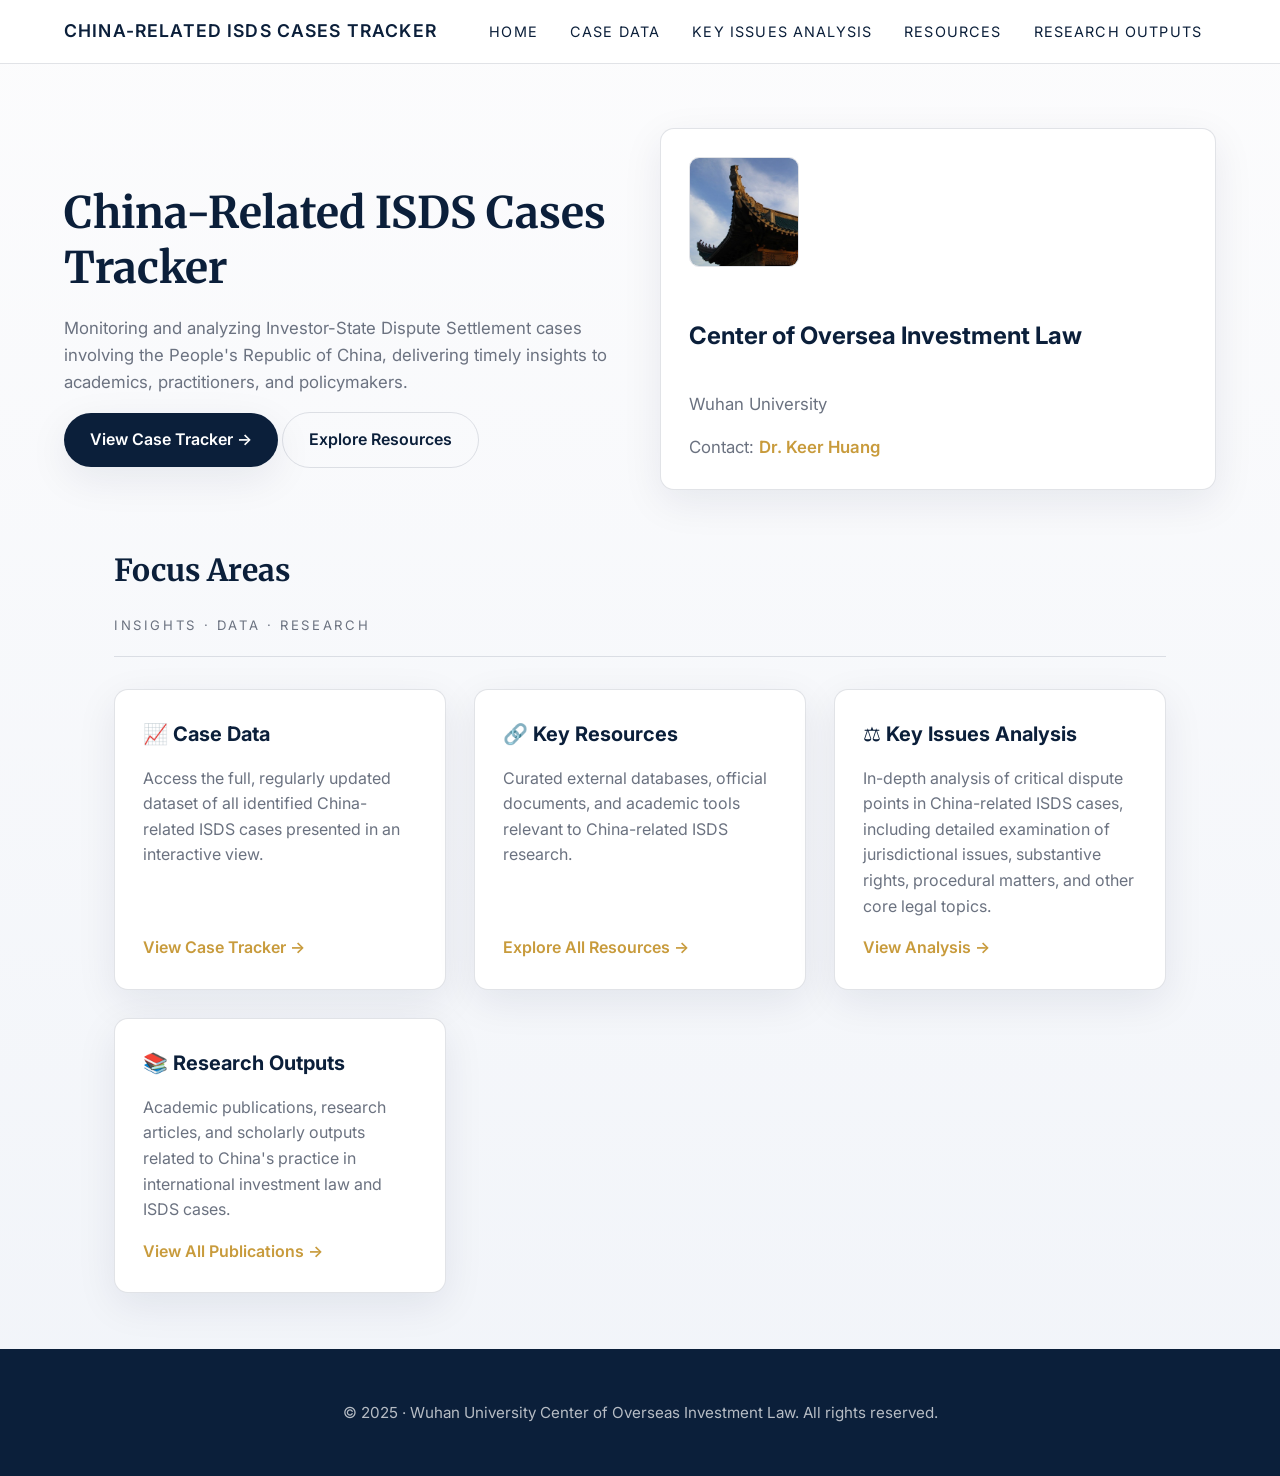
==== index.html @ c743cbcf "Initial commit: China-Related ISDS Cases Tracker website" ====
<!DOCTYPE html>
<html lang="en">
<head>
  <meta charset="UTF-8" />
  <meta name="viewport" content="width=device-width, initial-scale=1.0" />
  <title>China-Related ISDS Cases Tracker | HOME</title>
  <link rel="stylesheet" href="styles.css" />
</head>
<body>
  <header>
    <div class="nav">
      <h1>China-Related ISDS Cases Tracker</h1>
      <nav>
        <a href="#about">Home</a>
        <a href="case_data.html">Case Data</a>
        <a href="dispute_analysis.html">Key Issues Analysis</a>
        <a href="resources.html">Resources</a>
        <a href="research_outputs.html">Research Outputs</a>
      </nav>
    </div>
  </header>

  <main>
    <section class="hero" id="about">
      <div>
        <h1>China-Related ISDS Cases Tracker</h1>
        <p>Monitoring and analyzing Investor-State Dispute Settlement cases involving the People's Republic of China, delivering timely insights to academics, practitioners, and policymakers.</p>
        <div class="hero-cta">
          <a class="primary-btn" href="case_data.html">View Case Tracker →</a>
          <a class="secondary-btn" href="resources.html">Explore Resources</a>
        </div>
      </div>
      <aside class="card profile">
        <img src="images/avatar.jpg" alt="Profile Picture" class="profile-pic" />
        <h2>Center of Oversea Investment Law</h2>
        <p class="affiliation">Wuhan University</p>
        <p>Contact: <a href="https://keerh1997.github.io/" target="_blank">Dr. Keer Huang</a></p>
      </aside>
    </section>

    <section class="section">
      <div class="section-heading">
        <h2>Focus Areas</h2>
        <span>INSIGHTS · DATA · RESEARCH</span>
      </div>
      <div class="card-grid">
        <article class="card">
          <h3>📈 Case Data</h3>
          <p>Access the full, regularly updated dataset of all identified China-related ISDS cases presented in an interactive view.</p>
          <a href="case_data.html">View Case Tracker →</a>
        </article>

        <article class="card">
          <h3>🔗 Key Resources</h3>
          <p>Curated external databases, official documents, and academic tools relevant to China-related ISDS research.</p>
          <a href="resources.html">Explore All Resources →</a>
        </article>

        <article class="card">
          <h3>⚖️ Key Issues Analysis</h3>
          <p>In-depth analysis of critical dispute points in China-related ISDS cases, including detailed examination of jurisdictional issues, substantive rights, procedural matters, and other core legal topics.</p>
          <a href="dispute_analysis.html">View Analysis →</a>
        </article>

        <article class="card">
          <h3>📚 Research Outputs</h3>
          <p>Academic publications, research articles, and scholarly outputs related to China's practice in international investment law and ISDS cases.</p>
          <a href="research_outputs.html">View All Publications →</a>
        </article>
      </div>
    </section>
  </main>

  <footer>
    <p>&copy; 2025 ·  Wuhan University Center of Overseas Investment Law. All rights reserved.</p>
  </footer>
</body>
</html>
---- styles.css ----
/* style.css */
@import url("https://fonts.googleapis.com/css2?family=Inter:wght@400;500;600&family=Merriweather:wght@400;700&display=swap");

:root {
  --ink: #0b1f3a;
  --ink-soft: #1e2e4d;
  --graphite: #f4f5f7;
  --paper: #ffffff;
  --accent: #c89b3c;
  --accent-dark: #9c7428;
  --muted: #6b7280;
  --line: rgba(11, 31, 58, 0.12);
  --radius: 14px;
  --shadow: 0 12px 40px rgba(11, 31, 58, 0.08);
}

*,
*::before,
*::after {
  box-sizing: border-box;
}

body {
  margin: 0;
  font-family: "Inter", "Source Han Sans", system-ui, -apple-system, BlinkMacSystemFont, sans-serif;
  color: var(--ink);
  background: linear-gradient(180deg, #fcfcfd 0%, #f1f4f9 100%);
  line-height: 1.6;
}

a {
  color: inherit;
  text-decoration: none;
}

img {
  max-width: 100%;
  display: block;
}

header {
  background: var(--paper);
  border-bottom: 1px solid var(--line);
  position: sticky;
  top: 0;
  z-index: 10;
}

.nav {
  max-width: 1200px;
  margin: 0 auto;
  padding: 12px 24px;
  display: flex;
  align-items: center;
  justify-content: space-between;
  text-transform: uppercase;
  font-size: 0.9rem;
  letter-spacing: 0.08em;
}

.nav h1 {
  font-size: 1.1rem;
  font-weight: 600;
  margin: 0;
}

.nav nav {
  display: flex;
  flex-wrap: nowrap;
  gap: 4px;
  white-space: nowrap;
}

.nav a {
  padding: 8px 14px;
  border-radius: 999px;
  transition: background 0.2s ease, color 0.2s ease;
}

.nav a:hover,
.nav a:focus-visible {
  background: var(--ink);
  color: var(--paper);
}

.hero {
  max-width: 1200px;
  margin: 64px auto 48px;
  padding: 0 24px;
  display: grid;
  grid-template-columns: repeat(auto-fit, minmax(320px, 1fr));
  gap: 40px;
  align-items: center;
}

.hero h1 {
  font-family: "Merriweather", "Songti SC", serif;
  font-size: clamp(2.4rem, 3.4vw, 3.5rem);
  line-height: 1.25;
  margin-bottom: 20px;
  color: var(--ink);
}

.hero p {
  font-size: 1.05rem;
  color: var(--muted);
}

.badge {
  display: inline-flex;
  align-items: center;
  gap: 10px;
  padding: 10px 16px;
  border-radius: var(--radius);
  border: 1px solid var(--line);
  background: rgba(255, 255, 255, 0.7);
  backdrop-filter: blur(6px);
  font-size: 0.95rem;
  margin-bottom: 18px;
}

.primary-btn,
.secondary-btn {
  display: inline-flex;
  align-items: center;
  gap: 10px;
  padding: 14px 26px;
  border-radius: 999px;
  font-weight: 600;
  border: none;
  cursor: pointer;
  transition: transform 0.2s ease, box-shadow 0.2s ease, background 0.2s ease;
}

.primary-btn {
  background: var(--ink);
  color: var(--paper);
  box-shadow: var(--shadow);
}

.primary-btn:hover,
.primary-btn:focus-visible {
  transform: translateY(-2px);
  background: var(--ink-soft);
}

.secondary-btn {
  background: transparent;
  color: var(--ink);
  border: 1px solid var(--line);
}

.secondary-btn:hover,
.secondary-btn:focus-visible {
  border-color: var(--ink);
}

.section {
  max-width: 1100px;
  margin: 56px auto;
  padding: 0 24px;
}

.section-heading {
  display: flex;
  align-items: center;
  justify-content: space-between;
  margin-bottom: 32px;
  border-bottom: 1px solid var(--line);
  padding-bottom: 20px;
}

.section-heading h2 {
  font-family: "Merriweather", serif;
  font-size: 1.9rem;
  margin: 0;
}

.section-heading span {
  text-transform: uppercase;
  font-size: 0.82rem;
  letter-spacing: 0.2em;
  color: var(--muted);
}

.card-grid {
  display: grid;
  grid-template-columns: repeat(auto-fit, minmax(280px, 1fr));
  gap: 28px;
}

.card {
  background: var(--paper);
  border-radius: var(--radius);
  padding: 28px;
  border: 1px solid var(--line);
  box-shadow: var(--shadow);
  min-height: 220px;
  display: flex;
  flex-direction: column;
  gap: 16px;
}

.card h3 {
  margin: 0;
  font-size: 1.25rem;
}

.card p {
  margin: 0;
  color: var(--muted);
}

.card a {
  margin-top: auto;
  color: var(--accent);
  font-weight: 600;
  display: inline-flex;
  align-items: center;
  gap: 6px;
}

.card a:hover {
  color: var(--accent-dark);
}

.cta-strip {
  max-width: 1000px;
  margin: 72px auto;
  padding: 36px;
  border-radius: var(--radius);
  background: #111b2f;
  color: var(--paper);
  display: flex;
  flex-wrap: wrap;
  gap: 20px;
  align-items: center;
  justify-content: space-between;
}

.cta-strip p {
  margin: 0;
  opacity: 0.85;
}

.cta-strip .primary-btn {
  background: var(--accent);
  color: var(--ink);
  box-shadow: none;
}

footer {
  background: var(--ink);
  color: rgba(255, 255, 255, 0.7);
  padding: 36px 24px;
  text-align: center;
  font-size: 0.95rem;
}

.profile {
  font-family: "Inter", "Source Han Sans", system-ui, sans-serif;
  text-align: left;
}

.profile h2,
.profile p,
.profile a {
  font-family: inherit;
}

.profile-pic {
  width: 110px;   /* 更小，如需再缩小可调 90–100 */
  height: 110px;
  border-radius: 10px;
  object-fit: cover;
  border: 1px solid var(--line);
  margin: 0 0 14px;
}


  .section-heading {
    flex-direction: column;
    align-items: flex-start;
    gap: 20px;
  }
  
  .section-heading .tabs {
    width: 100%;
    flex-wrap: wrap;
  }
  
  .section-heading .tab-button {
    flex: 1;
    min-width: 140px;
  }

  .cta-strip {
    flex-direction: column;
    text-align: center;
  }
}

.iframe-shell {
  padding: 0;
  overflow: hidden;
}

.iframe-shell iframe {
  display: block;
  border: none;
  border-radius: var(--radius);
}

.tabs {
  display: flex;
  gap: 8px;
  align-items: center;
}

.tab-button {
  padding: 10px 20px;
  background: transparent;
  border: none;
  border-radius: var(--radius);
  cursor: pointer;
  font-size: 0.9rem;
  font-weight: 500;
  transition: all 0.2s ease;
  font-family: inherit;
  text-transform: uppercase;
  letter-spacing: 0.05em;
}

.tab-blue {
  color: var(--ink);
  background: rgba(11, 31, 58, 0.1);
}

.tab-blue:hover {
  background: rgba(11, 31, 58, 0.2);
  color: var(--ink);
}

.tab-blue.active {
  background: var(--ink);
  color: white;
  font-weight: 600;
}

.tab-gray {
  color: var(--ink);
  background: rgba(11, 31, 58, 0.1);
}

.tab-gray:hover {
  background: rgba(11, 31, 58, 0.2);
  color: var(--ink);
}

.tab-gray.active {
  background: var(--ink);
  color: white;
  font-weight: 600;
}

.tab-content {
  display: none;
}

.tab-content.active {
  display: block;
}

.tab-content .section-heading h3 {
  font-family: "Merriweather", serif;
  font-size: 1.6rem;
  margin: 0 0 8px 0;
}

/* Data Container with Sidebar */
.data-container {
  display: flex;
  gap: 32px;
  margin-top: 32px;
}

.sidebar {
  flex: 0 0 220px;
  min-width: 220px;
}

.sidebar-nav {
  display: flex;
  flex-direction: column;
  gap: 8px;
  position: sticky;
  top: 100px;
}

.sidebar-btn {
  display: flex;
  align-items: center;
  gap: 12px;
  padding: 14px 20px;
  background: var(--paper);
  border: 1px solid var(--line);
  border-radius: var(--radius);
  cursor: pointer;
  font-size: 0.95rem;
  font-weight: 500;
  color: var(--ink);
  transition: all 0.2s ease;
  text-align: left;
  font-family: inherit;
  width: 100%;
}

.sidebar-btn:hover {
  background: rgba(11, 31, 58, 0.04);
  border-color: var(--ink);
}

.sidebar-btn.active {
  background: var(--ink);
  color: white;
  border-color: var(--ink);
}

.sidebar-btn span {
  font-size: 1.2rem;
}

.main-content {
  flex: 1;
  min-width: 0;
}

.content-section {
  scroll-margin-top: 120px;
}

.content-section .card {
  margin-bottom: 32px;
}

.content-section .card h4 {
  font-family: "Merriweather", serif;
  font-size: 1.3rem;
  margin: 0 0 20px 0;
  color: var(--ink);
}

.content-section .card canvas {
  max-height: 400px;
}

/* Table Styles */
.table-controls {
  display: flex;
  gap: 12px;
  margin-bottom: 20px;
  flex-wrap: wrap;
}

.search-input {
  flex: 1;
  min-width: 200px;
  padding: 10px 16px;
  border: 1px solid var(--line);
  border-radius: var(--radius);
  font-size: 0.95rem;
  font-family: inherit;
}

.search-input:focus {
  outline: none;
  border-color: var(--ink);
}

.filter-select {
  padding: 10px 16px;
  border: 1px solid var(--line);
  border-radius: var(--radius);
  font-size: 0.95rem;
  font-family: inherit;
  background: var(--paper);
  cursor: pointer;
}

.filter-select:focus {
  outline: none;
  border-color: var(--ink);
}

.table-wrapper {
  overflow-x: hidden;
  max-height: 70vh;
  overflow-y: auto;
  width: 100%;
}

.data-table {
  width: 100%;
  border-collapse: collapse;
  font-size: 0.8rem;
  table-layout: fixed;
}

.data-table thead {
  position: sticky;
  top: 0;
  background: var(--ink);
  color: white;
  z-index: 10;
}

.data-table th {
  padding: 10px 12px;
  text-align: left;
  font-weight: 600;
  text-transform: uppercase;
  font-size: 0.7rem;
  letter-spacing: 0.05em;
  white-space: normal;
  word-wrap: break-word;
  overflow: hidden;
  text-overflow: ellipsis;
}

.data-table th:nth-child(1) { width: 7%; }  /* No */
.data-table th:nth-child(2) { width: 25%; } /* Case Name */
.data-table th:nth-child(3) { width: 8%; }  /* Year of Initiation */
.data-table th:nth-child(4) { width: 20%; } /* Instruments Invoked */
.data-table th:nth-child(5) { width: 12%; } /* Arbitration Rule */
.data-table th:nth-child(6) { width: 15%; } /* Subject of Dispute */
.data-table th:nth-child(7) { width: 13%; } /* Status */

.data-table td {
  padding: 10px 12px;
  border-bottom: 1px solid var(--line);
  vertical-align: top;
  word-wrap: break-word;
  overflow: hidden;
  text-overflow: ellipsis;
  line-height: 1.3;
}

.data-table td:nth-child(1) { width: 7%; }  /* No */
.data-table td:nth-child(2) { width: 25%; } /* Case Name */
.data-table td:nth-child(3) { width: 8%; }  /* Year of Initiation */
.data-table td:nth-child(4) { width: 20%; } /* Instruments Invoked */
.data-table td:nth-child(5) { width: 12%; } /* Arbitration Rule */
.data-table td:nth-child(6) { width: 15%; } /* Subject of Dispute */
.data-table td:nth-child(7) { width: 13%; } /* Status */

.data-table tbody tr:hover {
  background: rgba(11, 31, 58, 0.04);
}

.data-table a {
  color: var(--accent);
  text-decoration: none;
  word-break: break-all;
}

.data-table a:hover {
  text-decoration: underline;
}

/* Loading indicator */
.loading-indicator {
  text-align: center;
  padding: 40px;
  color: var(--muted);
}

.loading-indicator p {
  margin: 0;
  font-size: 1rem;
}

/* Table info */
.table-info {
  margin-left: auto;
  color: var(--muted);
  font-size: 0.9rem;
  display: flex;
  align-items: center;
}

.table-controls {
  display: flex;
  gap: 12px;
  margin-bottom: 20px;
  flex-wrap: wrap;
  align-items: center;
}

/* Pagination */
.pagination {
  margin-top: 24px;
  padding-top: 20px;
  border-top: 1px solid var(--line);
}

.pagination-controls {
  display: flex;
  gap: 8px;
  justify-content: center;
  align-items: center;
  flex-wrap: wrap;
}

.pagination-controls button {
  padding: 8px 16px;
  border: 1px solid var(--line);
  border-radius: var(--radius);
  background: var(--paper);
  color: var(--ink);
  cursor: pointer;
  font-size: 0.9rem;
  font-family: inherit;
  transition: all 0.2s ease;
  min-width: 40px;
}

.pagination-controls button:hover:not(:disabled) {
  background: var(--ink);
  color: white;
  border-color: var(--ink);
}

.pagination-controls button:disabled {
  opacity: 0.5;
  cursor: not-allowed;
}

.pagination-controls button.active {
  background: var(--ink);
  color: white;
  border-color: var(--ink);
  font-weight: 600;
}

.pagination-controls span {
  padding: 0 8px;
  color: var(--muted);
}

@media (max-width: 768px) {
  .data-container {
    flex-direction: column;
    gap: 24px;
  }

  .sidebar {
    flex: 1;
    min-width: auto;
  }

  .sidebar-nav {
    flex-direction: row;
    position: relative;
    top: 0;
    overflow-x: auto;
  }

  .sidebar-btn {
    white-space: nowrap;
    min-width: 150px;
  }

  .table-wrapper {
    max-height: 60vh;
  }
}

/* Case Details Modal */
.case-details-modal {
  display: none;
  position: fixed;
  z-index: 1000;
  left: 0;
  top: 0;
  width: 100%;
  height: 100%;
  overflow: auto;
  background-color: rgba(11, 31, 58, 0.7);
  backdrop-filter: blur(4px);
}

.case-details-content {
  background-color: var(--paper);
  margin: 5% auto;
  padding: 32px;
  border-radius: var(--radius);
  width: 90%;
  max-width: 900px;
  max-height: 80vh;
  overflow-y: auto;
  box-shadow: 0 20px 60px rgba(11, 31, 58, 0.3);
  position: relative;
}

.case-details-close {
  color: var(--muted);
  float: right;
  font-size: 32px;
  font-weight: 300;
  line-height: 1;
  cursor: pointer;
  transition: color 0.2s ease;
  position: absolute;
  right: 24px;
  top: 24px;
}

.case-details-close:hover,
.case-details-close:focus {
  color: var(--ink);
}

.case-details-content h3 {
  margin: 0 0 24px 0;
  color: var(--ink);
  font-size: 1.5rem;
  padding-right: 40px;
}

.case-details-table {
  width: 100%;
  border-collapse: collapse;
  margin-top: 16px;
}

.case-details-table th {
  background: var(--graphite);
  padding: 12px 16px;
  text-align: left;
  font-weight: 600;
  color: var(--ink);
  width: 200px;
  vertical-align: top;
  border-bottom: 1px solid var(--line);
}

.case-details-table td {
  padding: 12px 16px;
  border-bottom: 1px solid var(--line);
  color: var(--ink-soft);
  word-wrap: break-word;
}

.case-details-table tr:last-child th,
.case-details-table tr:last-child td {
  border-bottom: none;
}

.case-details-table a {
  color: var(--accent);
  text-decoration: none;
}

.case-details-table a:hover {
  text-decoration: underline;
}

.case-name-link {
  color: var(--ink);
  text-decoration: none;
  font-weight: 500;
  cursor: pointer;
  transition: color 0.2s ease;
}

.case-name-link:hover {
  color: var(--accent);
  text-decoration: underline;
}
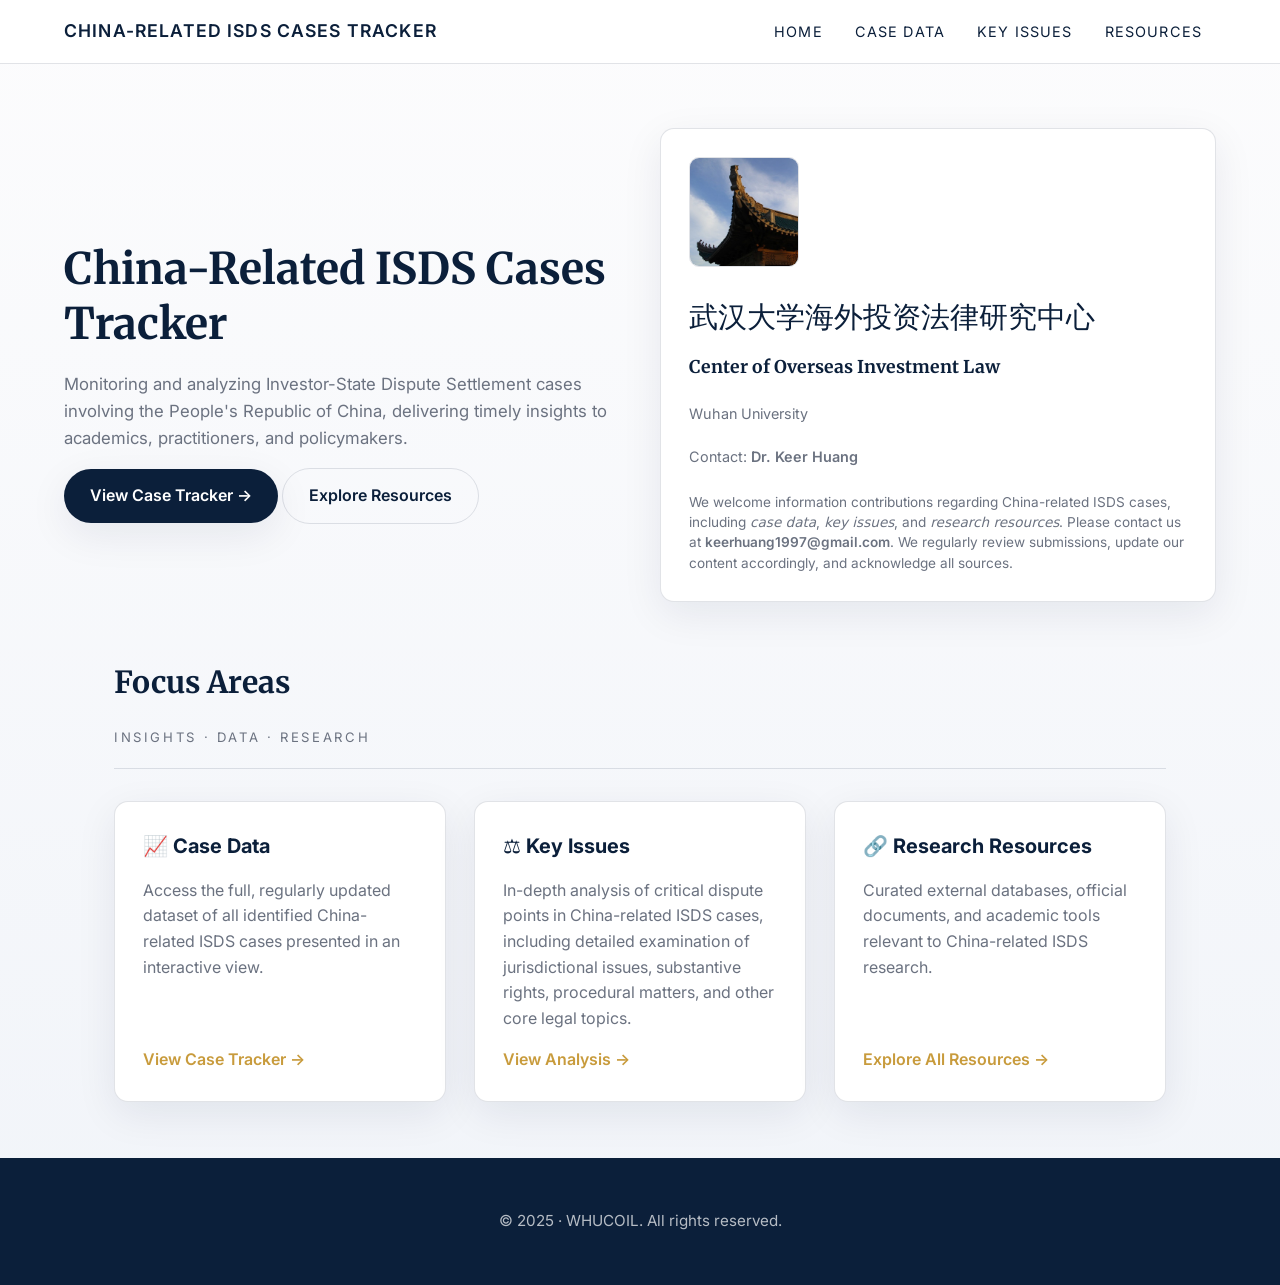
==== commit e754ca5e: "Refactor website content and structure: updated navigation links to "Key Issues," modified case data" ====
--- a/index.html
+++ b/index.html
@@ -13,9 +13,8 @@
       <nav>
         <a href="#about">Home</a>
         <a href="case_data.html">Case Data</a>
-        <a href="dispute_analysis.html">Key Issues Analysis</a>
+        <a href="dispute_analysis.html">Key Issues</a>
         <a href="resources.html">Resources</a>
-        <a href="research_outputs.html">Research Outputs</a>
       </nav>
     </div>
   </header>
@@ -32,9 +31,11 @@
       </div>
       <aside class="card profile">
         <img src="images/avatar.jpg" alt="Profile Picture" class="profile-pic" />
-        <h2>Center of Oversea Investment Law</h2>
+        <p class="chinese-name"><a href="https://coil.whu.edu.cn/" target="_blank">武汉大学海外投资法律研究中心</a></p>
+        <h2>Center of Overseas Investment Law</h2>
         <p class="affiliation">Wuhan University</p>
-        <p>Contact: <a href="https://keerh1997.github.io/" target="_blank">Dr. Keer Huang</a></p>
+        <p class="contact">Contact: <a href="https://keerh1997.github.io/" target="_blank">Dr. Keer Huang</a></p>
+        <p class="info-sharing">We welcome information contributions regarding China-related ISDS cases, including <em>case data</em>, <em>key issues</em>, and <em>research resources</em>. Please contact us at <a href="mailto:keerhuang1997@gmail.com">keerhuang1997@gmail.com</a>. We regularly review submissions, update our content accordingly, and acknowledge all sources.</p>
       </aside>
     </section>
 
@@ -51,28 +52,23 @@
         </article>
 
         <article class="card">
-          <h3>🔗 Key Resources</h3>
-          <p>Curated external databases, official documents, and academic tools relevant to China-related ISDS research.</p>
-          <a href="resources.html">Explore All Resources →</a>
-        </article>
-
-        <article class="card">
-          <h3>⚖️ Key Issues Analysis</h3>
+          <h3>⚖️ Key Issues</h3>
           <p>In-depth analysis of critical dispute points in China-related ISDS cases, including detailed examination of jurisdictional issues, substantive rights, procedural matters, and other core legal topics.</p>
           <a href="dispute_analysis.html">View Analysis →</a>
         </article>
 
         <article class="card">
-          <h3>📚 Research Outputs</h3>
-          <p>Academic publications, research articles, and scholarly outputs related to China's practice in international investment law and ISDS cases.</p>
-          <a href="research_outputs.html">View All Publications →</a>
+          <h3>🔗 Research Resources</h3>
+          <p>Curated external databases, official documents, and academic tools relevant to China-related ISDS research.</p>
+          <a href="resources.html">Explore All Resources →</a>
         </article>
+
       </div>
     </section>
   </main>
 
   <footer>
-    <p>&copy; 2025 ·  Wuhan University Center of Overseas Investment Law. All rights reserved.</p>
+    <p>&copy; 2025 · WHUCOIL. All rights reserved.</p>
   </footer>
 </body>
 </html>
--- a/styles.css
+++ b/styles.css
@@ -268,6 +268,49 @@
   font-family: inherit;
 }
 
+.profile .chinese-name {
+  font-family: "STXingkai", "Xingkai SC", "KaiTi", "楷体", serif;
+  font-size: 1.8rem;
+  color: var(--ink);
+  font-weight: 400;
+  margin-bottom: 0px;
+  line-height: 1.4;
+}
+
+.profile .chinese-name a {
+  color: inherit;
+  text-decoration: none;
+  font-weight: 400;
+}
+
+.profile .chinese-name a:hover {
+  text-decoration: underline;
+}
+
+.profile h2 {
+  font-family: "Merriweather", "Times New Roman", "Times", serif;
+  font-size: 1.1rem;
+  margin-top: 0px;
+  margin-bottom: 4px;
+}
+
+.profile .affiliation {
+  font-size: 0.9rem;
+  margin-top: 0px;
+  margin-bottom: 4px;
+}
+
+.profile .contact {
+  color: var(--muted);
+  font-size: 0.9rem;
+  margin-top: 0px;
+  margin-bottom: 8px;
+}
+
+.profile .contact a {
+  color: var(--muted);
+}
+
 .profile-pic {
   width: 110px;   /* 更小，如需再缩小可调 90–100 */
   height: 110px;
@@ -275,6 +318,17 @@
   object-fit: cover;
   border: 1px solid var(--line);
   margin: 0 0 14px;
+}
+
+.profile .info-sharing {
+  font-size: 0.85rem;
+  color: var(--muted);
+  margin-top: 0px;
+  line-height: 1.5;
+}
+
+.profile .info-sharing a {
+  color: var(--muted);
 }
 
 
@@ -777,3 +831,74 @@
   color: var(--accent);
   text-decoration: underline;
 }
+
+/* Issues List (Horizontal Layout) */
+.issues-list {
+  display: flex;
+  flex-direction: column;
+  gap: 24px;
+  margin-top: 32px;
+}
+
+.issue-item {
+  display: flex;
+  gap: 24px;
+  background: var(--paper);
+  border-radius: var(--radius);
+  padding: 32px;
+  border: 1px solid var(--line);
+  box-shadow: var(--shadow);
+  transition: all 0.3s ease;
+  align-items: flex-start;
+}
+
+.issue-item:hover {
+  box-shadow: 0 16px 48px rgba(11, 31, 58, 0.12);
+  transform: translateY(-2px);
+}
+
+.issue-number {
+  flex-shrink: 0;
+  width: 48px;
+  height: 48px;
+  background: var(--ink);
+  color: white;
+  border-radius: 50%;
+  display: flex;
+  align-items: center;
+  justify-content: center;
+  font-size: 1.5rem;
+  font-weight: 700;
+  font-family: "Merriweather", serif;
+}
+
+.issue-content {
+  flex: 1;
+}
+
+.issue-content h3 {
+  margin: 0 0 12px 0;
+  color: var(--ink);
+  font-size: 1.3rem;
+  font-weight: 600;
+  line-height: 1.4;
+}
+
+.issue-content p {
+  margin: 0;
+  color: var(--ink-soft);
+  line-height: 1.6;
+}
+
+@media (max-width: 768px) {
+  .issue-item {
+    flex-direction: column;
+    gap: 16px;
+  }
+  
+  .issue-number {
+    width: 40px;
+    height: 40px;
+    font-size: 1.2rem;
+  }
+}
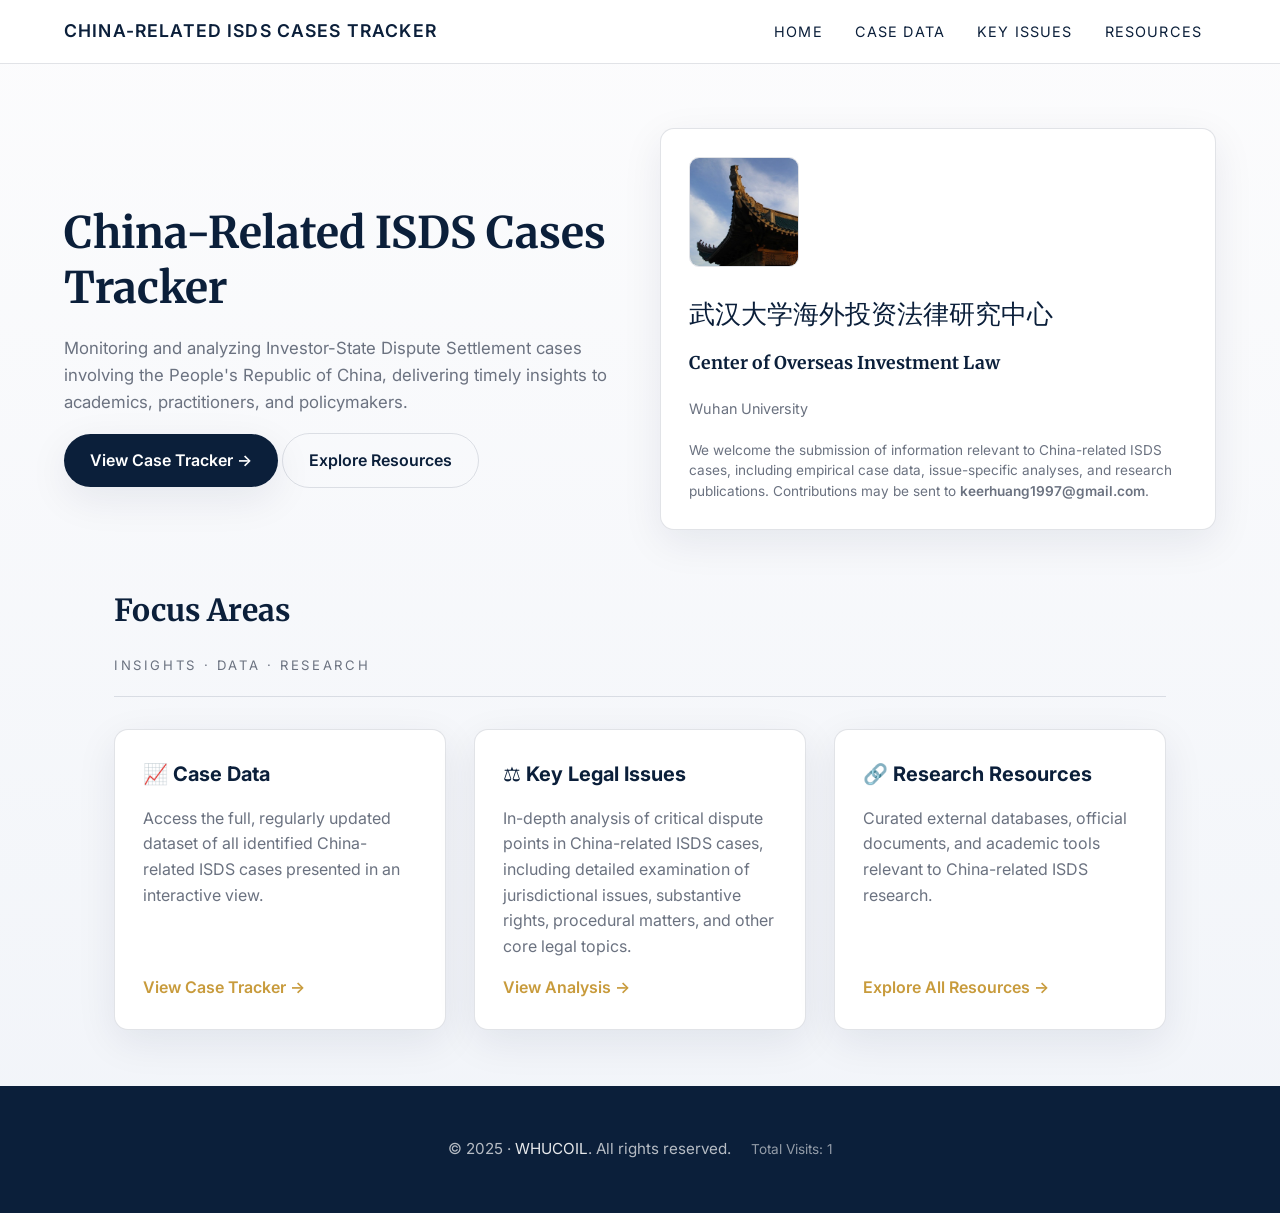
==== commit 8cf847b7: "Update latest version" ====
--- a/index.html
+++ b/index.html
@@ -34,8 +34,7 @@
         <p class="chinese-name"><a href="https://coil.whu.edu.cn/" target="_blank">武汉大学海外投资法律研究中心</a></p>
         <h2>Center of Overseas Investment Law</h2>
         <p class="affiliation">Wuhan University</p>
-        <p class="contact">Contact: <a href="https://keerh1997.github.io/" target="_blank">Dr. Keer Huang</a></p>
-        <p class="info-sharing">We welcome information contributions regarding China-related ISDS cases, including <em>case data</em>, <em>key issues</em>, and <em>research resources</em>. Please contact us at <a href="mailto:keerhuang1997@gmail.com">keerhuang1997@gmail.com</a>. We regularly review submissions, update our content accordingly, and acknowledge all sources.</p>
+        <p class="info-sharing">We welcome the submission of information relevant to China-related ISDS cases, including empirical case data, issue-specific analyses, and research publications. Contributions may be sent to <a href="mailto:keerhuang1997@gmail.com">keerhuang1997@gmail.com</a>.</p>
       </aside>
     </section>
 
@@ -52,7 +51,7 @@
         </article>
 
         <article class="card">
-          <h3>⚖️ Key Issues</h3>
+          <h3>⚖️ Key Legal Issues</h3>
           <p>In-depth analysis of critical dispute points in China-related ISDS cases, including detailed examination of jurisdictional issues, substantive rights, procedural matters, and other core legal topics.</p>
           <a href="dispute_analysis.html">View Analysis →</a>
         </article>
@@ -68,7 +67,37 @@
   </main>
 
   <footer>
-    <p>&copy; 2025 · WHUCOIL. All rights reserved.</p>
+    <p>&copy; 2025 · <a href="https://coil.whu.edu.cn/" target="_blank">WHUCOIL</a>. All rights reserved. <span style="margin-left: 16px; font-size: 0.85rem; opacity: 0.8;">Total Visits: <span id="pageViews">0</span></span></p>
   </footer>
+  <script>
+    // Simple page view counter using localStorage
+    (function() {
+      const viewKey = 'site_page_views';
+      const sessionKey = 'site_session_' + new Date().toDateString();
+      
+      // Check if this is a new session today
+      const todaySession = sessionStorage.getItem(sessionKey);
+      if (!todaySession) {
+        // Increment page views
+        let views = parseInt(localStorage.getItem(viewKey) || '0');
+        views += 1;
+        localStorage.setItem(viewKey, views.toString());
+        sessionStorage.setItem(sessionKey, '1');
+        
+        // Update display
+        const viewElement = document.getElementById('pageViews');
+        if (viewElement) {
+          viewElement.textContent = views.toLocaleString();
+        }
+      } else {
+        // Just display current count
+        const views = parseInt(localStorage.getItem(viewKey) || '0');
+        const viewElement = document.getElementById('pageViews');
+        if (viewElement) {
+          viewElement.textContent = views.toLocaleString();
+        }
+      }
+    })();
+  </script>
 </body>
 </html>
--- a/styles.css
+++ b/styles.css
@@ -257,6 +257,17 @@
   font-size: 0.95rem;
 }
 
+footer a {
+  color: rgba(255, 255, 255, 0.9);
+  text-decoration: none;
+  transition: color 0.2s ease;
+}
+
+footer a:hover {
+  color: rgba(255, 255, 255, 1);
+  text-decoration: underline;
+}
+
 .profile {
   font-family: "Inter", "Source Han Sans", system-ui, sans-serif;
   text-align: left;
@@ -269,8 +280,8 @@
 }
 
 .profile .chinese-name {
-  font-family: "STXingkai", "Xingkai SC", "KaiTi", "楷体", serif;
-  font-size: 1.8rem;
+  font-family: "STZhongsong", "华文中宋", "STSong", "SimSun", serif;
+  font-size: 1.6rem;
   color: var(--ink);
   font-weight: 400;
   margin-bottom: 0px;
@@ -476,8 +487,12 @@
 
 .sidebar-btn.active {
   background: var(--ink);
+  color: white !important;
+  border-color: var(--ink);
+}
+
+.sidebar-btn.active span {
   color: white;
-  border-color: var(--ink);
 }
 
 .sidebar-btn span {
@@ -902,3 +917,135 @@
     font-size: 1.2rem;
   }
 }
+
+/* Resources Layout */
+.resources-layout {
+  display: flex;
+  gap: 32px;
+  margin-top: 32px;
+}
+
+.resources-list {
+  display: flex;
+  flex-direction: column;
+  gap: 32px;
+}
+
+.resource-item {
+  background: var(--paper);
+  border-radius: var(--radius);
+  padding: 32px;
+  border: 1px solid var(--line);
+  box-shadow: var(--shadow);
+  transition: all 0.3s ease;
+}
+
+.resource-item:hover {
+  box-shadow: 0 16px 48px rgba(11, 31, 58, 0.12);
+  transform: translateY(-2px);
+}
+
+.resource-header {
+  margin-bottom: 20px;
+  padding-bottom: 16px;
+  border-bottom: 2px solid var(--line);
+}
+
+.resource-header h3 {
+  margin: 0;
+  color: var(--ink);
+  font-size: 1.4rem;
+  font-weight: 600;
+  font-family: "Merriweather", serif;
+}
+
+.resource-content {
+  flex: 1;
+}
+
+.resource-content ul {
+  list-style: none;
+  padding: 0;
+  margin: 0;
+}
+
+.resource-content li {
+  margin-bottom: 16px;
+  padding-left: 24px;
+  line-height: 1.7;
+  color: var(--ink-soft);
+  position: relative;
+  list-style: none;
+}
+
+.resource-content li::before {
+  content: "—";
+  position: absolute;
+  left: 0;
+  top: 0;
+  color: var(--ink);
+  font-weight: normal;
+  font-size: 0.85em;
+  line-height: 1.7;
+}
+
+.resource-content li:last-child {
+  margin-bottom: 0;
+}
+
+.resource-content a {
+  color: var(--ink);
+  text-decoration: none;
+  border-bottom: 1px solid transparent;
+  transition: border-color 0.2s ease;
+}
+
+.resource-content a:hover {
+  border-bottom-color: var(--ink);
+}
+
+.resource-content em {
+  font-style: italic;
+  color: var(--ink-soft);
+}
+
+/* Sidebar button as link */
+.sidebar-btn {
+  text-decoration: none;
+}
+
+.sidebar-btn:visited {
+  color: var(--ink);
+}
+
+.sidebar-btn.active:visited {
+  color: white !important;
+}
+
+@media (max-width: 768px) {
+  .resources-layout {
+    flex-direction: column;
+    gap: 24px;
+  }
+
+  .sidebar {
+    flex: 1;
+    min-width: auto;
+  }
+
+  .sidebar-nav {
+    flex-direction: row;
+    position: relative;
+    top: 0;
+    overflow-x: auto;
+  }
+
+  .sidebar-btn {
+    white-space: nowrap;
+    min-width: 150px;
+  }
+
+  .resource-item {
+    padding: 24px;
+  }
+}
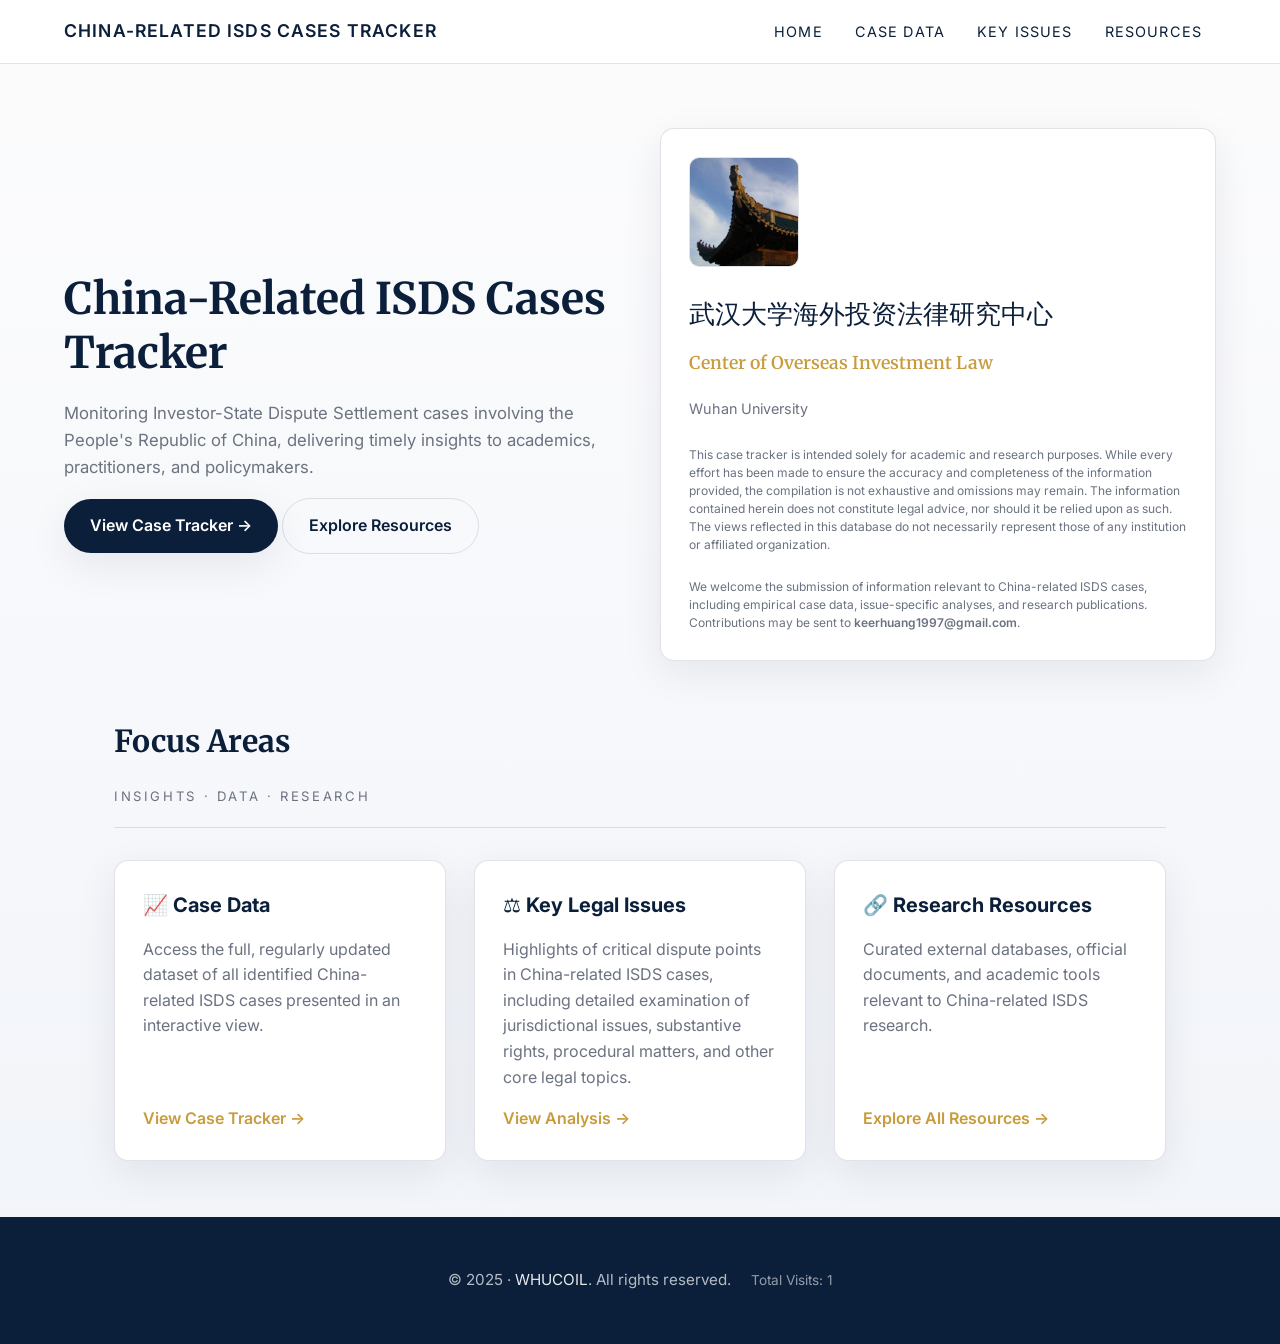
==== commit 480caf0d: "Update case data, visualizations, and resources - 2025/12/01" ====
--- a/index.html
+++ b/index.html
@@ -23,7 +23,7 @@
     <section class="hero" id="about">
       <div>
         <h1>China-Related ISDS Cases Tracker</h1>
-        <p>Monitoring and analyzing Investor-State Dispute Settlement cases involving the People's Republic of China, delivering timely insights to academics, practitioners, and policymakers.</p>
+        <p>Monitoring Investor-State Dispute Settlement cases involving the People's Republic of China, delivering timely insights to academics, practitioners, and policymakers.</p>
         <div class="hero-cta">
           <a class="primary-btn" href="case_data.html">View Case Tracker →</a>
           <a class="secondary-btn" href="resources.html">Explore Resources</a>
@@ -32,8 +32,9 @@
       <aside class="card profile">
         <img src="images/avatar.jpg" alt="Profile Picture" class="profile-pic" />
         <p class="chinese-name"><a href="https://coil.whu.edu.cn/" target="_blank">武汉大学海外投资法律研究中心</a></p>
-        <h2>Center of Overseas Investment Law</h2>
+        <h2><a href="https://coil.whu.edu.cn/" target="_blank">Center of Overseas Investment Law</a></h2>
         <p class="affiliation">Wuhan University</p>
+        <p class="disclaimer">This case tracker is intended solely for academic and research purposes. While every effort has been made to ensure the accuracy and completeness of the information provided, the compilation is not exhaustive and omissions may remain. The information contained herein does not constitute legal advice, nor should it be relied upon as such. The views reflected in this database do not necessarily represent those of any institution or affiliated organization.</p>
         <p class="info-sharing">We welcome the submission of information relevant to China-related ISDS cases, including empirical case data, issue-specific analyses, and research publications. Contributions may be sent to <a href="mailto:keerhuang1997@gmail.com">keerhuang1997@gmail.com</a>.</p>
       </aside>
     </section>
@@ -52,7 +53,7 @@
 
         <article class="card">
           <h3>⚖️ Key Legal Issues</h3>
-          <p>In-depth analysis of critical dispute points in China-related ISDS cases, including detailed examination of jurisdictional issues, substantive rights, procedural matters, and other core legal topics.</p>
+          <p>Highlights of critical dispute points in China-related ISDS cases, including detailed examination of jurisdictional issues, substantive rights, procedural matters, and other core legal topics.</p>
           <a href="dispute_analysis.html">View Analysis →</a>
         </article>
 
--- a/styles.css
+++ b/styles.css
@@ -311,6 +311,13 @@
   margin-bottom: 4px;
 }
 
+.profile .disclaimer {
+  font-size: 0.75rem;
+  color: var(--muted);
+  margin: 6px 0 8px;
+  line-height: 1.5;
+}
+
 .profile .contact {
   color: var(--muted);
   font-size: 0.9rem;
@@ -332,7 +339,7 @@
 }
 
 .profile .info-sharing {
-  font-size: 0.85rem;
+  font-size: 0.75rem;
   color: var(--muted);
   margin-top: 0px;
   line-height: 1.5;
